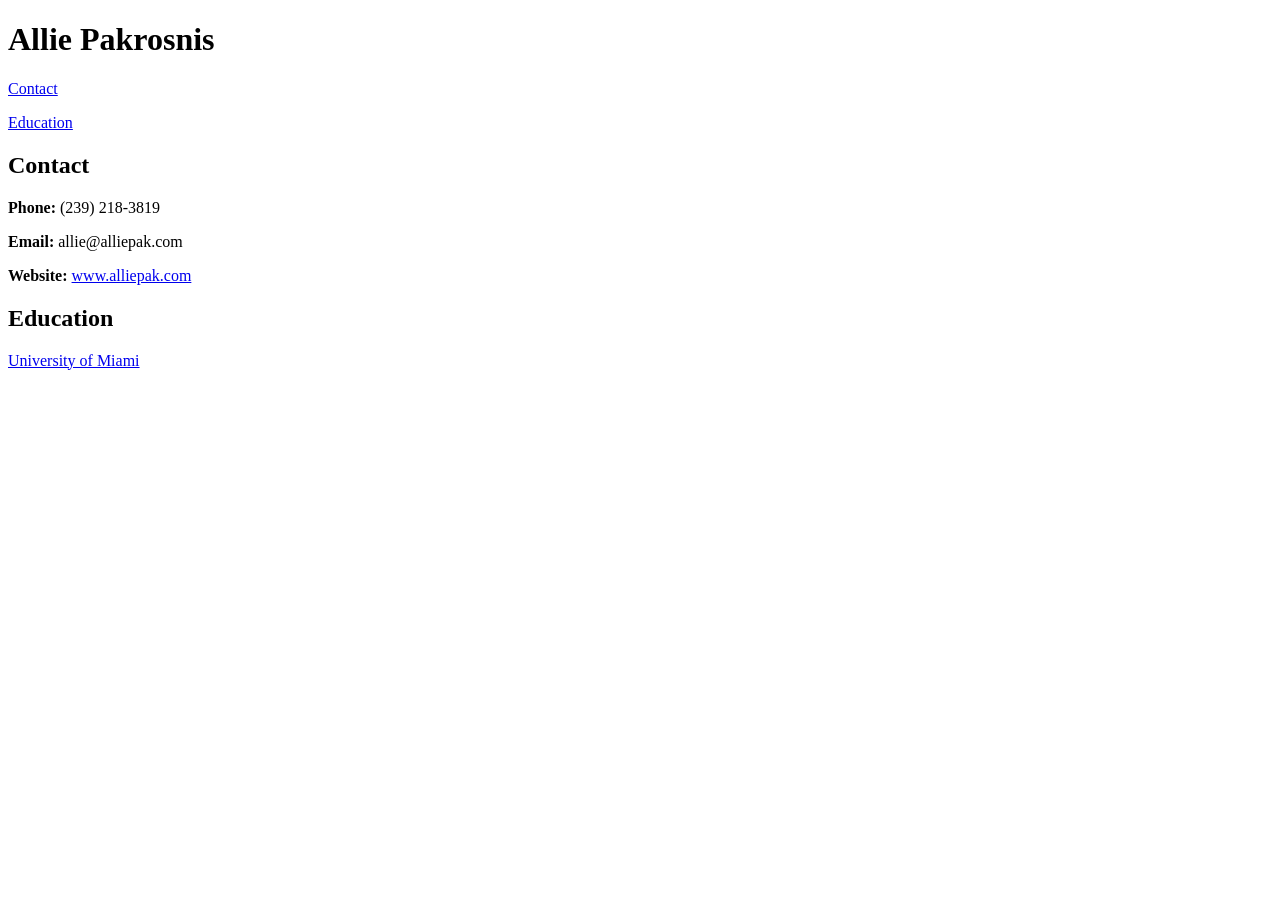
==== index.html @ b1d98361 "Resume" ====
<!DOCTYPE html>
  <head>
    <meta charset="UTF-8"/>
    <title>Allie Pakrosnis</title>
  </head>

  <main>
  <body>
    <h1>Allie Pakrosnis</h1>

    <nav>
      <p><a href="#contact">Contact</a></p>
      <p><a href="#education">Education</a></p>
    </nav>


  <section>
    <section id="contact">
    <h2>Contact</h2>
      <p><strong>Phone: </strong>(239) 218-3819</p>
      <p><strong>Email: </strong>allie@alliepak.com</p>
      <p><strong>Website: </strong><a href="http://alliepak.com">www.alliepak.com</a></p>
  </section>

  <section>
    <section id="education">
    <h2>Education</h2>
      <p><a href="http://www.miami.edu">University of Miami</a></p>
  </section>
  </body>
  </main>
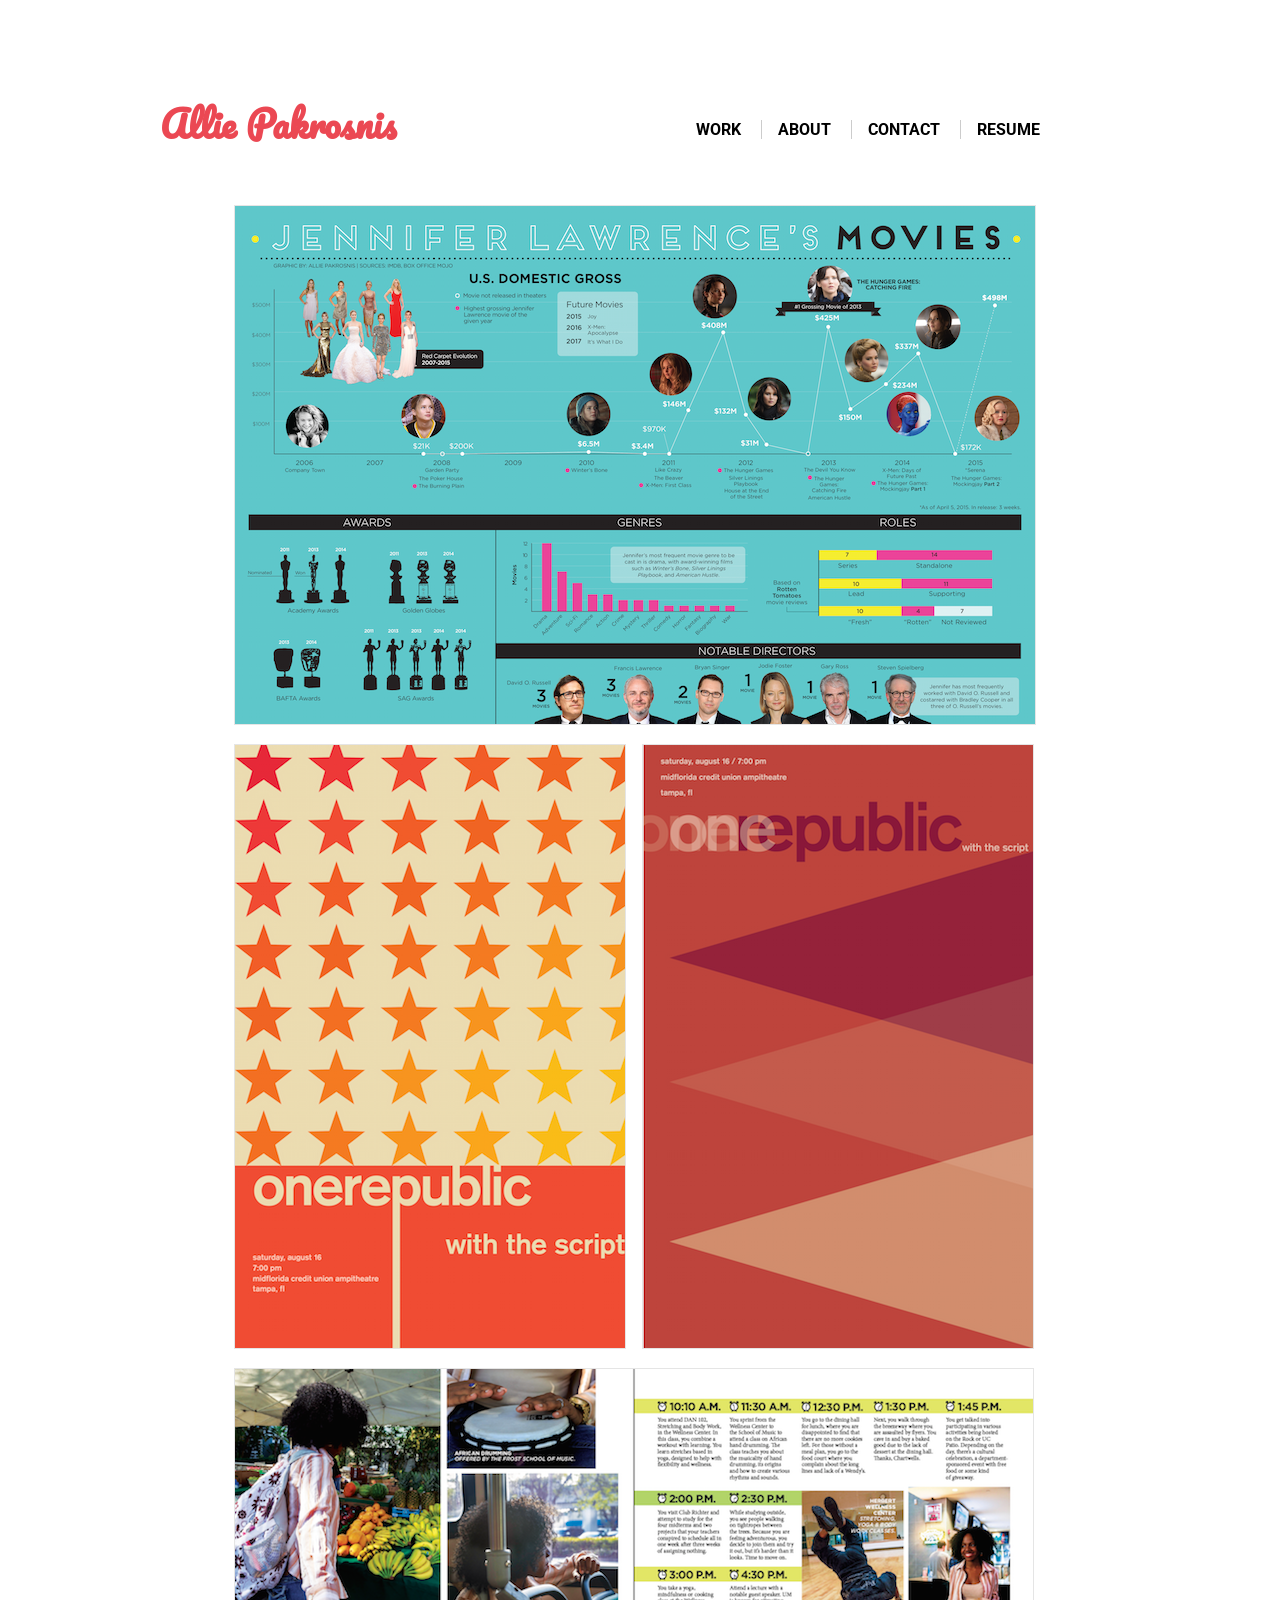
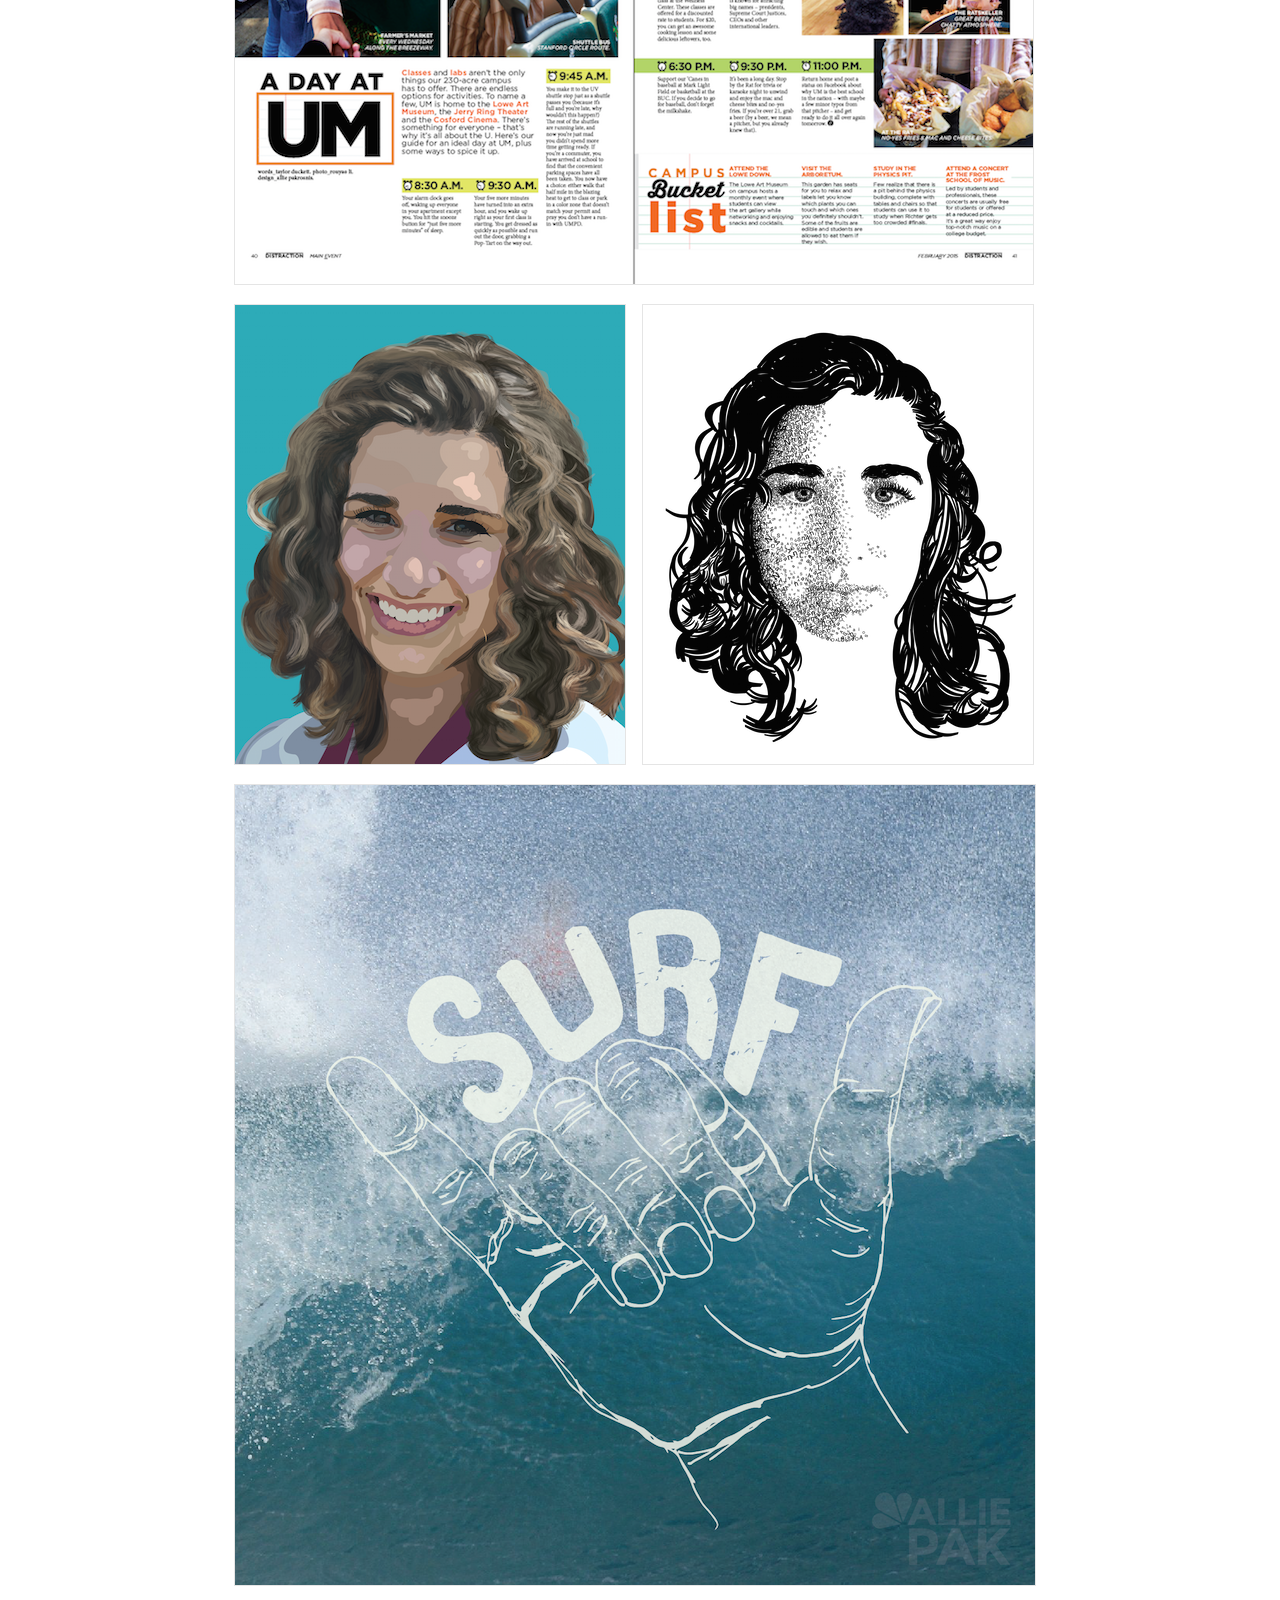
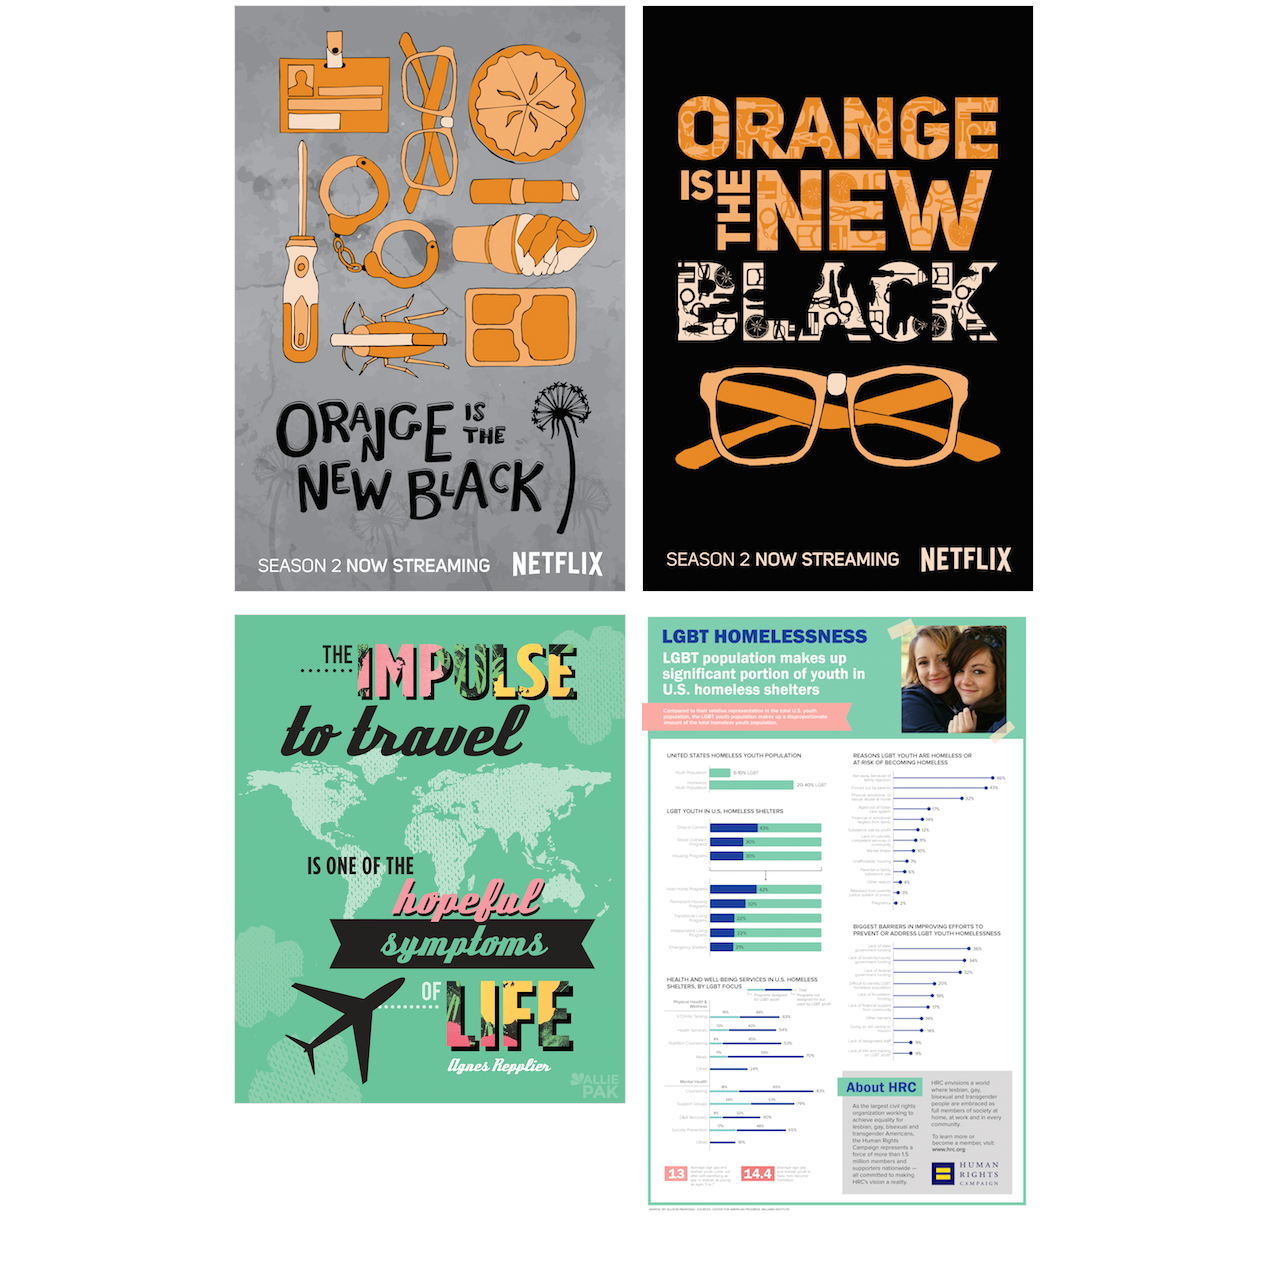
==== commit 5065db1b: "Deleted folder" ====
--- a/index.html
+++ b/index.html
@@ -1,31 +1,50 @@
 <!DOCTYPE html>
   <head>
     <meta charset="UTF-8"/>
+    <meta name="viewport" content="width=device-width; initial-scale=1;" />
     <title>Allie Pakrosnis</title>
+    <link rel="stylesheet" media="screen" href="css/screen.css"/>
+    <link rel="stylesheet" media="screen" href="css/mobile.css"/>
   </head>
 
-  <main>
   <body>
-    <h1>Allie Pakrosnis</h1>
 
-    <nav>
-      <p><a href="#contact">Contact</a></p>
-      <p><a href="#education">Education</a></p>
-    </nav>
+  <div id="container">
 
+    <header>
+      <h1>
+        <a href="index.html">Allie Pakrosnis</a>
+      </h1>
 
-  <section>
-    <section id="contact">
-    <h2>Contact</h2>
-      <p><strong>Phone: </strong>(239) 218-3819</p>
-      <p><strong>Email: </strong>allie@alliepak.com</p>
-      <p><strong>Website: </strong><a href="http://alliepak.com">www.alliepak.com</a></p>
-  </section>
+      <nav>
+        <ul>
+          <li><a href="work.html">Work</a></li>
+          <li><a href="about.html">About</a></li>
+          <li><a href="contact.html">Contact</a></li>
+          <li><a href="resume/resume.html">Resume</a></li>
+        </ul>
+      </nav>
+    </header>
 
-  <section>
-    <section id="education">
-    <h2>Education</h2>
-      <p><a href="http://www.miami.edu">University of Miami</a></p>
-  </section>
+    <main>
+      <div id="work">
+        <img src="jen-infographic.png" alt="Jennifer Lawrence Infographic" class="mobile"/>
+        <img src="onerepublic.png" alt="One Republic Poster" class="mobile"/>
+        <img src="onerepublic-2.png" alt="One Republic Poster 2" class="mobile"/>
+        <img src="distraction.png" alt="Distraction Spread" class="mobile"/>
+        <img src="self-portrait.png" alt="Self Portrait Illustration" class="mobile"/>
+        <img src="type-portrait.png" alt="Type Portrait" class="mobile"/>
+        <img src="surf.png" alt="Surf Poster" class="mobile"/>
+        <img src="oitnb.png" alt="OITNB Poster" class="mobile"/>
+        <img src="oitnb-2.png" alt="OITNB Poster 2" class="mobile"/>
+        <img src="travel.png" alt="Travel Poster" id="travel" class="mobile"/>
+        <img src="lgbt-infographic.png" alt="LGBT Homelessness Infographic" id="lgbt" class="mobile"/>
+      </div>
+
+    </main>
+
+    </div>
+
   </body>
-  </main>
+
+</html>
--- a/css/screen.css
+++ b/css/screen.css
@@ -0,0 +1,145 @@
+@import url(http://fonts.googleapis.com/css?family=Roboto:400,700);
+@import url(http://fonts.googleapis.com/css?family=Pacifico);
+
+body {
+  color: #333;
+  font-size: 16px;
+  font-family: 'Roboto', sans-serif;
+}
+
+#container {
+  background-color: rgba(255,255,255,0.6);
+  margin: 0 auto 0 auto;
+  margin-top: 60px;
+  max-width: 960px;
+  position: relative;
+  overflow: auto;
+  padding: 2em;
+}
+
+header {
+  position: relative;
+}
+
+header h1 {
+  display: inline;
+}
+
+header h1 a {
+  font-family: 'Pacifico';
+  font-size: 36px;
+  text-decoration: none;
+  color: rgb(235,72,83);
+}
+
+header h1 a:hover {
+  color: rgb(241,98,83);
+}
+
+nav {
+  position: absolute;
+  top: 28px;
+  right: 80px;
+}
+
+nav ul {
+  margin: 0;
+  padding-left: 0;
+}
+
+nav li {
+  display: inline-block;
+  padding-left: 1em;
+  border-left: 1px solid #ccc;
+  margin-left: 1em;
+}
+
+nav li:first-child {
+  border: 0;
+}
+
+nav a {
+  display: block;
+  text-decoration: none;
+  text-transform: uppercase;
+  font-size: 1em;
+  font-weight: bold;
+}
+
+nav a:hover {
+  color: rgb(241,98,83);
+  border-bottom: 1px;
+}
+
+main {
+  overflow: auto;
+}
+
+.name {
+  font-family: 'Pacifico';
+}
+
+p {
+  margin-top: 0;
+}
+
+a {
+  color: black;
+}
+
+a:hover {
+  color: rgb(241,98,83);
+}
+
+#work {
+  margin: 0 auto;
+  overflow: auto;
+  margin-top: 50px;
+  width: 812px;
+}
+
+img.mobile {
+  margin: 0 auto;
+  margin-bottom: 15px;
+  margin-right: 12px;
+  border: 1px solid rgba(0,0,0,0.1);
+}
+
+img#travel {
+  margin-right: 12px;
+  position: relative;
+  bottom: 110px;
+}
+
+img#lgbt {
+  border: none;
+}
+
+#about {
+  overflow: auto;
+  margin-right: 90px;
+}
+
+#about h1 {
+  margin-top: 45px;
+  margin-bottom: 0;
+}
+
+#about img {
+  border-radius: 50%;
+  margin-top: 30px;
+  float: left;
+  margin-right: 2em;
+  margin-bottom: 30px;
+}
+
+#contact {
+  overflow: auto;
+  width: 700px;
+  margin: 0 auto;
+  margin-top: 70px;
+}
+
+#contact img {
+  margin-right: 2em;
+}
--- a/css/mobile.css
+++ b/css/mobile.css
@@ -0,0 +1,158 @@
+@media (max-width: 320px) {
+
+body {
+  color: #333;
+  font-size: 24px;
+  font-family: 'Roboto', sans-serif;
+}
+
+p {
+  margin-top: 0;
+  line-height: 1.5;
+}
+
+a {
+  color: black;
+}
+
+a:hover {
+  color: rgb(241,98,83);
+}
+
+#container {
+  border: 0;
+  max-width: 320px;
+  margin: 0 auto;
+  padding: 0.5em;
+}
+
+.column1 {
+  margin-top: 300px;
+}
+
+.column1, .column2 {
+  border: 0;
+  max-width: 320px;
+  margin: 0 auto;
+  padding: 0.5em;
+}
+
+header {
+  position: relative;
+}
+
+header h1 {
+  display: inline;
+}
+
+header h1 a {
+  font-family: 'Pacifico';
+  font-size: 36px;
+  text-decoration: none;
+  color: rgb(235,72,83);
+}
+
+header h1 a:hover {
+  color: rgb(241,98,83);
+}
+
+nav {
+  position: absolute;
+  top: 60px;
+  right: 190px;
+}
+
+nav ul {
+  margin: 0;
+  padding-left: 0;
+}
+
+nav li {
+  display: inline-block;
+  padding-left: 1em;
+  border-left: none;
+  margin-left: 1em;
+}
+
+nav li:first-child {
+  border: 0;
+}
+
+nav a {
+  display: block;
+  text-decoration: none;
+  text-transform: uppercase;
+  font-size: 18px;
+  font-weight: bold;
+}
+
+nav a:hover {
+  color: rgb(241,98,83);
+  border-bottom: 1px;
+}
+
+main {
+  overflow: auto;
+}
+
+.name {
+  font-family: 'Pacifico';
+}
+
+#work {
+  margin: 0 auto;
+  overflow: auto;
+  margin-top: 140px;
+  width: 320px;
+}
+
+img.mobile {
+  width: 280px;
+  height: auto;
+}
+
+img#travel {
+  margin-right: 12px;
+}
+
+img#lgbt {
+  border: none;
+}
+
+#about {
+  overflow: auto;
+}
+
+#about h1 {
+  margin-top: 10px;
+  margin-bottom: 0;
+  font-size: 30px;
+}
+
+#about img {
+  border-radius: 50%;
+  margin-top: 140px;
+  float: none;
+  margin-bottom: 10px;
+  width: 180px;
+  height: auto;
+}
+
+#contact {
+  overflow: auto;
+  width: 320px;
+  margin: 0 auto;
+  margin-top: 140px;
+}
+
+#contact img {
+  margin-right: 1em;
+  width: 100px;
+  height: auto;
+}
+
+#education {
+  margin-top: 140px;
+}
+
+}
